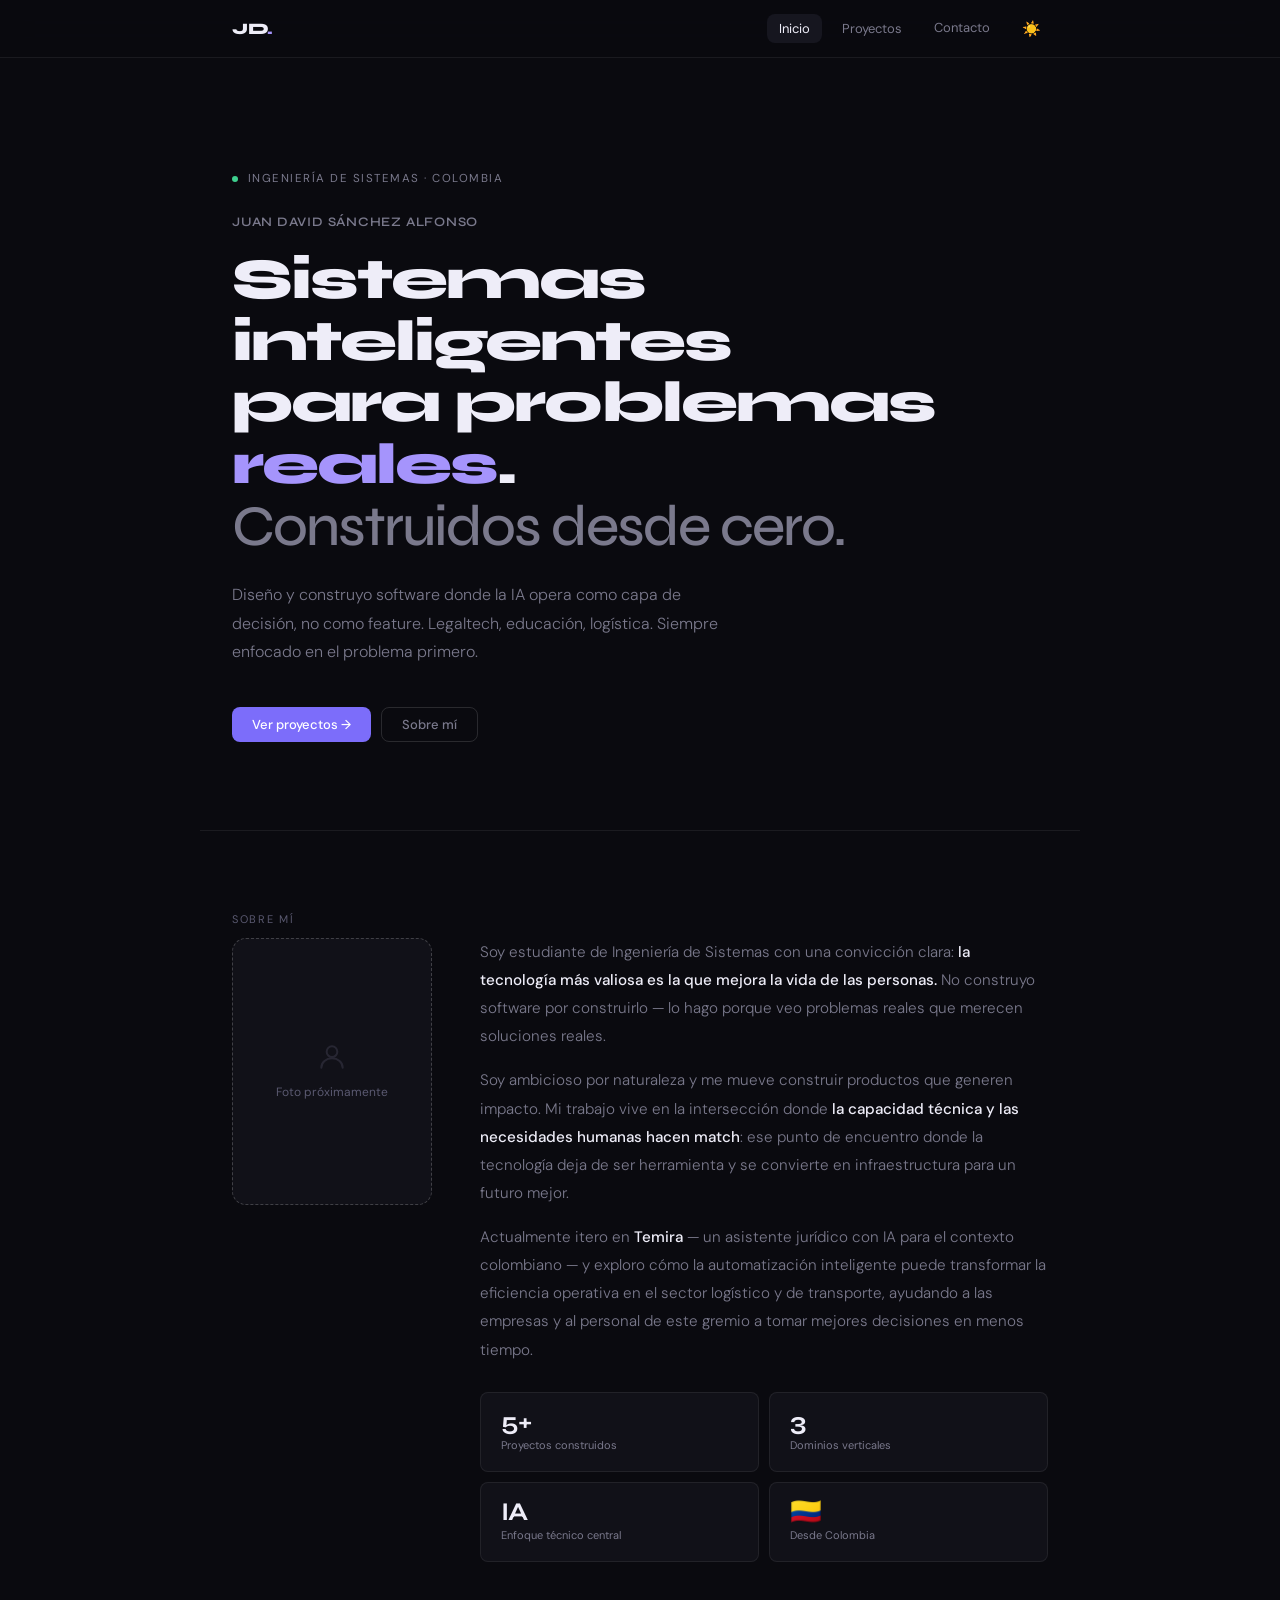
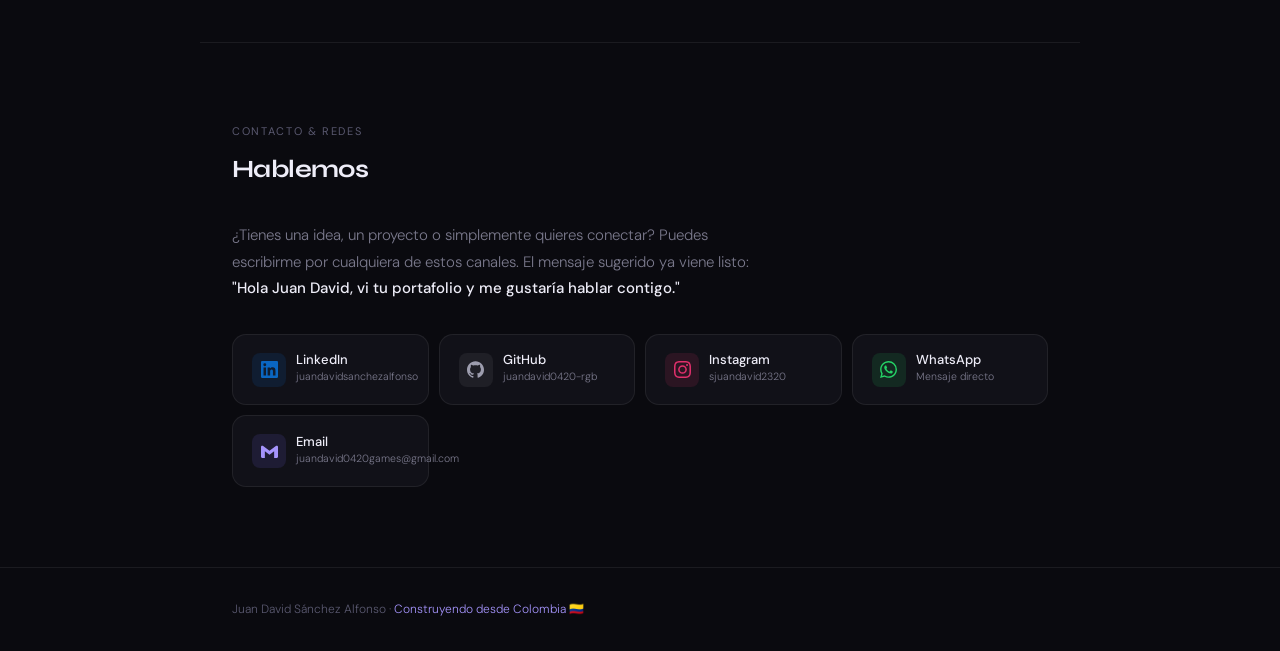
==== index.html @ 70e2f771 "Fix: mover archivos a raíz" ====
<!doctype html>
<html lang="es">
  <head>
    <meta charset="UTF-8" />
    <meta name="viewport" content="width=device-width, initial-scale=1.0" />
    <meta
      name="description"
      content="Juan David Sánchez Alfonso — Estudiante de Ingeniería de Sistemas. Builder de productos con IA. Legaltech, Edtech, Logística."
    />
    <meta property="og:title" content="Juan David Sánchez — Portfolio" />
    <meta
      property="og:description"
      content="Sistemas inteligentes para problemas reales. Construidos desde cero."
    />
    <meta property="og:type" content="website" />
    <title>Juan David Sánchez — Portfolio</title>
    <link rel="preconnect" href="https://fonts.googleapis.com" />
    <link rel="preconnect" href="https://fonts.gstatic.com" crossorigin />
    <link
      href="https://fonts.googleapis.com/css2?family=Syne:wght@400;500;600;700;800&family=DM+Sans:ital,opsz,wght@0,9..40,300;0,9..40,400;0,9..40,500;1,9..40,300&display=swap"
      rel="stylesheet"
    />
    <link rel="stylesheet" href="css/style.css" />
  </head>
  <body>
    <!-- ============================================
     NAVIGATION
     ============================================ -->
    <nav>
      <div class="nav-inner">
        <div class="nav-logo">JD<span>.</span></div>

        <div class="nav-right">
          <!-- Desktop links -->
          <div class="nav-links">
            <button data-page="home" class="active">Inicio</button>
            <button data-page="work">Proyectos</button>
            <a href="#contacto">Contacto</a>
          </div>

          <!-- Theme toggle -->
          <button class="nav-theme" id="theme-btn" title="Cambiar tema">
            <span id="theme-icon">☀️</span>
          </button>

          <!-- Mobile hamburger -->
          <button class="nav-menu-btn" id="menu-btn" aria-label="Menú">
            ☰
          </button>
        </div>
      </div>

      <!-- Mobile nav dropdown -->
      <div class="nav-mobile" id="mobile-nav">
        <button data-page="home">Inicio</button>
        <button data-page="work">Proyectos</button>
        <a href="#contacto">Contacto</a>
      </div>
    </nav>

    <!-- ============================================
     PAGE: HOME
     ============================================ -->
    <div id="page-home" class="page active">
      <!-- HERO -->
      <div class="hero">
        <div class="hero-eyebrow">
          <span class="live-dot"></span>
          Ingeniería de Sistemas · Colombia
        </div>
        <div class="hero-name">Juan David Sánchez Alfonso</div>
        <h1>
          Sistemas inteligentes<br />
          para problemas <em>reales</em>.<br />
          <span class="dim">Construidos desde cero.</span>
        </h1>
        <p class="hero-sub">
          Diseño y construyo software donde la IA opera como capa de decisión,
          no como feature. Legaltech, educación, logística. Siempre enfocado en
          el problema primero.
        </p>
        <div class="hero-ctas">
          <button class="btn btn-primary" data-page="work">
            Ver proyectos →
          </button>
          <a href="#sobre-mi" class="btn btn-ghost">Sobre mí</a>
        </div>
      </div>

      <div class="divider contained"></div>

      <!-- SOBRE MÍ -->
      <section class="section" id="sobre-mi">
        <div class="section-label">Sobre mí</div>
        <div class="about-grid">
          <!-- Foto placeholder — reemplaza con <img src="assets/foto.jpg" alt="Juan David"> cuando tengas la foto -->
          <div class="photo-slot" id="photo-slot">
            <svg
              width="32"
              height="32"
              viewBox="0 0 24 24"
              fill="none"
              stroke="currentColor"
              stroke-width="1.5"
              stroke-linecap="round"
              stroke-linejoin="round"
            >
              <circle cx="12" cy="8" r="4" />
              <path d="M4 20c0-4 3.6-7 8-7s8 3 8 7" />
            </svg>
            <span>Foto próximamente</span>
          </div>

          <div class="about-right">
            <div class="about-text">
              <p>
                Soy estudiante de Ingeniería de Sistemas con una convicción
                clara:
                <strong
                  >la tecnología más valiosa es la que mejora la vida de las
                  personas.</strong
                >
                No construyo software por construirlo — lo hago porque veo
                problemas reales que merecen soluciones reales.
              </p>
              <p>
                Soy ambicioso por naturaleza y me mueve construir productos que
                generen impacto. Mi trabajo vive en la intersección donde
                <strong
                  >la capacidad técnica y las necesidades humanas hacen
                  match</strong
                >: ese punto de encuentro donde la tecnología deja de ser
                herramienta y se convierte en infraestructura para un futuro
                mejor.
              </p>
              <p>
                Actualmente itero en <strong>Temira</strong> — un asistente
                jurídico con IA para el contexto colombiano — y exploro cómo la
                automatización inteligente puede transformar la eficiencia
                operativa en el sector logístico y de transporte, ayudando a las
                empresas y al personal de este gremio a tomar mejores decisiones
                en menos tiempo.
              </p>
            </div>

            <div class="stats">
              <div class="stat-card">
                <div class="stat-num">5+</div>
                <div class="stat-label">Proyectos construidos</div>
              </div>
              <div class="stat-card">
                <div class="stat-num">3</div>
                <div class="stat-label">Dominios verticales</div>
              </div>
              <div class="stat-card">
                <div class="stat-num">IA</div>
                <div class="stat-label">Enfoque técnico central</div>
              </div>
              <div class="stat-card">
                <div class="stat-num">🇨🇴</div>
                <div class="stat-label">Desde Colombia</div>
              </div>
            </div>
          </div>
        </div>
      </section>

      <div class="divider contained"></div>

      <!-- CONTACTO -->
      <section class="section" id="contacto">
        <div class="section-label">Contacto & Redes</div>
        <h2>Hablemos</h2>
        <p class="contact-intro">
          ¿Tienes una idea, un proyecto o simplemente quieres conectar? Puedes
          escribirme por cualquiera de estos canales. El mensaje sugerido ya
          viene listo:
          <strong
            >"Hola Juan David, vi tu portafolio y me gustaría hablar
            contigo."</strong
          >
        </p>

        <div class="social-grid">
          <!-- LinkedIn -->
          <a
            class="social-card"
            href="https://www.linkedin.com/in/juandavidsanchezalfonso"
            target="_blank"
            rel="noopener"
          >
            <div class="social-icon si-li">
              <svg viewBox="0 0 24 24">
                <path
                  d="M20.447 20.452h-3.554v-5.569c0-1.328-.027-3.037-1.852-3.037-1.853 0-2.136 1.445-2.136 2.939v5.667H9.351V9h3.414v1.561h.046c.477-.9 1.637-1.85 3.37-1.85 3.601 0 4.267 2.37 4.267 5.455v6.286zM5.337 7.433a2.062 2.062 0 01-2.063-2.065 2.064 2.064 0 112.063 2.065zm1.782 13.019H3.555V9h3.564v11.452zM22.225 0H1.771C.792 0 0 .774 0 1.729v20.542C0 23.227.792 24 1.771 24h20.451C23.2 24 24 23.227 24 22.271V1.729C24 .774 23.2 0 22.222 0h.003z"
                />
              </svg>
            </div>
            <div class="social-info">
              <div class="social-name">LinkedIn</div>
              <div class="social-handle">juandavidsanchezalfonso</div>
            </div>
          </a>

          <!-- GitHub — REEMPLAZA "tu-usuario" con tu usuario real -->
          <a
            class="social-card"
            href="https://github.com/juandavid0420-rgb"
            target="_blank"
            rel="noopener"
          >
            <div class="social-icon si-gh">
              <svg viewBox="0 0 24 24">
                <path
                  d="M12 .297c-6.63 0-12 5.373-12 12 0 5.303 3.438 9.8 8.205 11.385.6.113.82-.258.82-.577 0-.285-.01-1.04-.015-2.04-3.338.724-4.042-1.61-4.042-1.61C4.422 18.07 3.633 17.7 3.633 17.7c-1.087-.744.084-.729.084-.729 1.205.084 1.838 1.236 1.838 1.236 1.07 1.835 2.809 1.305 3.495.998.108-.776.417-1.305.76-1.605-2.665-.3-5.466-1.332-5.466-5.93 0-1.31.465-2.38 1.235-3.22-.135-.303-.54-1.523.105-3.176 0 0 1.005-.322 3.3 1.23.96-.267 1.98-.399 3-.405 1.02.006 2.04.138 3 .405 2.28-1.552 3.285-1.23 3.285-1.23.645 1.653.24 2.873.12 3.176.765.84 1.23 1.91 1.23 3.22 0 4.61-2.805 5.625-5.475 5.92.42.36.81 1.096.81 2.22 0 1.606-.015 2.896-.015 3.286 0 .315.21.69.825.57C20.565 22.092 24 17.592 24 12.297c0-6.627-5.373-12-12-12"
                />
              </svg>
            </div>
            <div class="social-info">
              <div class="social-name">GitHub</div>
              <div class="social-handle">juandavid0420-rgb</div>
            </div>
          </a>

          <!-- Instagram — REEMPLAZA "tu.usuario" con tu cuenta real -->
          <a
            class="social-card"
            href="https://instagram.com/sjuandavid2320"
            target="_blank"
            rel="noopener"
          >
            <div class="social-icon si-ig">
              <svg viewBox="0 0 24 24">
                <path
                  d="M12 2.163c3.204 0 3.584.012 4.85.07 3.252.148 4.771 1.691 4.919 4.919.058 1.265.069 1.645.069 4.849 0 3.205-.012 3.584-.069 4.849-.149 3.225-1.664 4.771-4.919 4.919-1.266.058-1.644.07-4.85.07-3.204 0-3.584-.012-4.849-.07-3.26-.149-4.771-1.699-4.919-4.92-.058-1.265-.07-1.644-.07-4.849 0-3.204.013-3.583.07-4.849.149-3.227 1.664-4.771 4.919-4.919 1.266-.057 1.645-.069 4.849-.069zM12 0C8.741 0 8.333.014 7.053.072 2.695.272.273 2.69.073 7.052.014 8.333 0 8.741 0 12c0 3.259.014 3.668.072 4.948.2 4.358 2.618 6.78 6.98 6.98C8.333 23.986 8.741 24 12 24c3.259 0 3.668-.014 4.948-.072 4.354-.2 6.782-2.618 6.979-6.98.059-1.28.073-1.689.073-4.948 0-3.259-.014-3.667-.072-4.947-.196-4.354-2.617-6.78-6.979-6.98C15.668.014 15.259 0 12 0zm0 5.838a6.162 6.162 0 100 12.324 6.162 6.162 0 000-12.324zM12 16a4 4 0 110-8 4 4 0 010 8zm6.406-11.845a1.44 1.44 0 100 2.881 1.44 1.44 0 000-2.881z"
                />
              </svg>
            </div>
            <div class="social-info">
              <div class="social-name">Instagram</div>
              <div class="social-handle">sjuandavid2320</div>
            </div>
          </a>

          <!-- WhatsApp — REEMPLAZA 573001234567 con tu número real (código país incluido) -->
          <a
            class="social-card"
            href="https://wa.me/573177507271?text=Hola%20Juan%20David%2C%20vi%20tu%20portafolio%20y%20me%20gustar%C3%ADa%20hablar%20contigo."
            target="_blank"
            rel="noopener"
          >
            <div class="social-icon si-wa">
              <svg viewBox="0 0 24 24">
                <path
                  d="M17.472 14.382c-.297-.149-1.758-.867-2.03-.967-.273-.099-.471-.148-.67.15-.197.297-.767.966-.94 1.164-.173.199-.347.223-.644.075-.297-.15-1.255-.463-2.39-1.475-.883-.788-1.48-1.761-1.653-2.059-.173-.297-.018-.458.13-.606.134-.133.298-.347.446-.52.149-.174.198-.298.298-.497.099-.198.05-.371-.025-.52-.075-.149-.669-1.612-.916-2.207-.242-.579-.487-.5-.669-.51-.173-.008-.371-.01-.57-.01-.198 0-.52.074-.792.372-.272.297-1.04 1.016-1.04 2.479 0 1.462 1.065 2.875 1.213 3.074.149.198 2.096 3.2 5.077 4.487.709.306 1.262.489 1.694.625.712.227 1.36.195 1.871.118.571-.085 1.758-.719 2.006-1.413.248-.694.248-1.289.173-1.413-.074-.124-.272-.198-.57-.347m-5.421 7.403h-.004a9.87 9.87 0 01-5.031-1.378l-.361-.214-3.741.982.998-3.648-.235-.374a9.86 9.86 0 01-1.51-5.26c.001-5.45 4.436-9.884 9.888-9.884 2.64 0 5.122 1.03 6.988 2.898a9.825 9.825 0 012.893 6.994c-.003 5.45-4.437 9.884-9.885 9.884m8.413-18.297A11.815 11.815 0 0012.05 0C5.495 0 .16 5.335.157 11.892c0 2.096.547 4.142 1.588 5.945L.057 24l6.305-1.654a11.882 11.882 0 005.683 1.448h.005c6.554 0 11.89-5.335 11.893-11.893a11.821 11.821 0 00-3.48-8.413z"
                />
              </svg>
            </div>
            <div class="social-info">
              <div class="social-name">WhatsApp</div>
              <div class="social-handle">Mensaje directo</div>
            </div>
          </a>

          <!-- Email — REEMPLAZA con tu correo real -->
          <a
            class="social-card"
            href="mailto:juandavid0420games@gmail.com?subject=Vi%20tu%20portafolio%20y%20me%20gustar%C3%ADa%20hablar&body=Hola%20Juan%20David%2C%20vi%20tu%20portafolio%20y%20me%20gustar%C3%ADa%20hablar%20contigo%20sobre..."
            target="_blank"
            rel="noopener"
          >
            <div class="social-icon si-em">
              <svg viewBox="0 0 24 24">
                <path
                  d="M24 5.457v13.909c0 .904-.732 1.636-1.636 1.636h-3.819V11.73L12 16.64l-6.545-4.91v9.273H1.636A1.636 1.636 0 010 19.366V5.457c0-.904.732-1.636 1.636-1.636h.96l9.404 7.049 9.404-7.049h.96c.904 0 1.636.732 1.636 1.636z"
                />
              </svg>
            </div>
            <div class="social-info">
              <div class="social-name">Email</div>
              <div class="social-handle">juandavid0420games@gmail.com</div>
            </div>
          </a>
        </div>
      </section>

      <footer>
        <div class="container">
          <p class="footer-copy">
            Juan David Sánchez Alfonso ·
            <span>Construyendo desde Colombia 🇨🇴</span>
          </p>
        </div>
      </footer>
    </div>
    <!-- /page-home -->

    <!-- ============================================
     PAGE: WORK
     ============================================ -->
    <div id="page-work" class="page">
      <section class="section" style="padding-top: 5rem">
        <div class="section-label">Trabajo</div>
        <h2>Proyectos & Exploración</h2>

        <!-- PROYECTOS PERSONALES -->
        <div class="section-group-label"><span>Proyectos personales</span></div>
        <div class="projects-stack" style="margin-bottom: 3rem">
          <!-- TEMIRA -->
          <div class="project-card personal">
            <div class="project-header">
              <div class="project-meta">
                <div class="project-name">Temira</div>
                <div class="project-tagline">
                  Asistente jurídico con IA · Legaltech colombiano
                </div>
              </div>
              <div class="project-badges">
                <span class="badge badge-active">Activo</span>
                <span class="badge badge-origin">Personal</span>
              </div>
            </div>
            <p class="project-desc">
              Plataforma de IA entrenada con normas colombianas y sentencias
              reales. Permite a estudiantes de derecho consultar, analizar y
              estudiar jurisprudencia de forma conversacional. Ataca un problema
              concreto: acceder al conocimiento jurídico en Colombia es lento,
              costoso y fragmentado.
            </p>
            <div class="tags">
              <span class="tag">IA generativa</span>
              <span class="tag">Legaltech</span>
              <span class="tag">Next.js</span>
              <span class="tag">Supabase</span>
              <span class="tag gray">RAG</span>
              <span class="tag gray">Bold</span>

              <span class="tag gray">Colombia</span>
            </div>
            <div class="project-footer">
              <div class="project-ctas">
                <!-- REEMPLAZA href="#" con el link real de Temira -->
                <a href="https://temira.co/" class="btn btn-primary btn-sm"
                  >Ver proyecto →</a
                >
                <a href="https://temira.co/demo" class="btn btn-bold btn-sm"
                  >Demo</a
                >
              </div>
            </div>
          </div>

          <!-- APROBAIA -->
          <div class="project-card personal">
            <div class="project-header">
              <div class="project-meta">
                <div class="project-name">AprobaIA</div>
                <div class="project-tagline">
                  Preparación inteligente para el ICFES Saber 11
                </div>
              </div>
              <div class="project-badges">
                <span class="badge badge-wip">En desarrollo</span>
                <span class="badge badge-origin">Personal</span>
              </div>
            </div>
            <p class="project-desc">
              PWA que usa IA para identificar áreas débiles del estudiante y
              personalizar su ruta de preparación para el examen de admisión
              universitaria. Incluye simuladores de 85 preguntas, ciclos de
              estudio con streaks, chat de consejería académica y panel de
              analíticas predictivas.
            </p>
            <div class="tags">
              <span class="tag">Edtech</span>
              <span class="tag">IA adaptativa</span>
              <span class="tag">Next.js 14</span>
              <span class="tag">Wompi</span>
              <span class="tag gray">PWA</span>
              <span class="tag gray">ICFES</span>
            </div>
            <div class="project-footer">
              <div class="project-ctas">
                <a
                  href="https://aprobaia.co"
                  target="_blank"
                  rel="noopener"
                  class="btn btn-primary btn-sm"
                  >aprobaia.co →</a
                >
                <a href="#" class="btn btn-bold btn-sm">Detalles</a>
              </div>
            </div>
          </div>

          <!-- LOGÍSTICA + IA -->
          <div class="project-card personal">
            <div class="project-header">
              <div class="project-meta">
                <div class="project-name">Logística + IA</div>
                <div class="project-tagline">
                  Inteligencia operacional para el sector de transporte
                </div>
              </div>
              <div class="project-badges">
                <span class="badge badge-concept">Explorando</span>
                <span class="badge badge-origin">Personal</span>
              </div>
            </div>
            <p class="project-desc">
              Exploración de cómo aplicar IA a los cuellos de botella operativos
              del sector logístico. El problema de fondo no es solo la ruta — es
              la toma de decisiones en tiempo real bajo información fragmentada,
              recursos variables y presión de entrega constante.
            </p>
            <div class="tags">
              <span class="tag">Logística</span>
              <span class="tag">Optimización</span>
              <span class="tag">IA aplicada</span>
              <span class="tag gray">B2B</span>
              <span class="tag gray">LATAM</span>
            </div>
            <div class="project-footer">
              <div></div>
              <span style="font-size: 12px; color: var(--muted)"
                >En exploración</span
              >
            </div>
          </div>
        </div>
        <!-- /personal -->

        <!-- PROYECTOS UNIVERSITARIOS -->
        <div class="section-group-label">
          <span>Proyectos universitarios</span>
        </div>
        <div class="projects-stack" style="margin-bottom: 3rem">
          <!-- VELOSTATS -->
          <div class="project-card">
            <div class="project-header">
              <div class="project-meta">
                <div class="project-name">VeloStats</div>
                <div class="project-tagline">
                  App móvil de seguimiento de rutas en bicicleta
                </div>
              </div>
              <div class="project-badges">
                <span class="badge badge-uni">Javeriana · 2025</span>
              </div>
            </div>
            <p class="project-desc">
              Aplicación Android en Kotlin para registrar rutas en bicicleta con
              GPS, visualizar recorridos en tiempo real sobre Google Maps y
              consultar estadísticas de distancia, velocidad y tiempo.
              Arquitectura MVVM, almacenamiento local con Room Database, gestión
              de permisos y UI/UX diseñada en Figma.
            </p>
            <div class="tags">
              <span class="tag">Android</span>
              <span class="tag">Kotlin</span>
              <span class="tag">Google Maps SDK</span>
              <span class="tag gray">MVVM</span>
              <span class="tag gray">Room DB</span>
              <span class="tag gray">GPS</span>
            </div>
            <div class="project-footer">
              <div class="project-ctas">
                <!-- REEMPLAZA href="#" con el link de tu repo -->
                <a href="https://github.com/Juandavid0420-rgb/VeloStats.git" class="btn btn-ghost btn-sm">GitHub →</a>
              </div>
            </div>
          </div>

          <!-- MALLAS POLIGONALES -->
          <div class="project-card">
            <div class="project-header">
              <div class="project-meta">
                <div class="project-name">Motor de Mallas Poligonales</div>
                <div class="project-tagline">
                  Procesamiento y análisis de geometría 3D en C++
                </div>
              </div>
              <div class="project-badges">
                <span class="badge badge-uni">Javeriana</span>
              </div>
            </div>
            <p class="project-desc">
              Sistema en C++ para lectura y procesamiento de archivos 3D,
              cálculo de rutas entre vértices, detección de discontinuidades
              geométricas y análisis estructural de mallas. Implementa
              estructuras de datos avanzadas y una consola interactiva con
              comandos para manipulación programática de geometría.
            </p>
            <div class="tags">
              <span class="tag">C++</span>
              <span class="tag">Geometría computacional</span>
              <span class="tag gray">Estructuras de datos</span>
              <span class="tag gray">3D</span>
            </div>
            <div class="project-footer">
              <div class="project-ctas">
                <!-- REEMPLAZA href="#" con el link de tu repo -->
                <a href="#" class="btn btn-ghost btn-sm">GitHub →</a>
              </div>
            </div>
          </div>
        </div>
        <!-- /universitarios -->

        <!-- IDEAS & EXPLORACIÓN -->
        <div class="section-group-label"><span>Ideas & Exploración</span></div>
        <div class="ideas-grid">
          <div class="idea-card">
            <div class="idea-icon">⚖️</div>
            <div class="idea-title">Acceso a la justicia con IA</div>
            <div class="idea-desc">
              Millones de personas sin asesoría legal real. La IA puede
              democratizar ese acceso en Colombia.
            </div>
          </div>
          <div class="idea-card">
            <div class="idea-icon">🚛</div>
            <div class="idea-title">Operaciones medianas en LATAM</div>
            <div class="idea-desc">
              Empresas de 10–200 empleados aún operan sin sistemas inteligentes.
              Oportunidad enorme.
            </div>
          </div>
          <div class="idea-card">
            <div class="idea-icon">🎓</div>
            <div class="idea-title">Educación personalizada a escala</div>
            <div class="idea-desc">
              Los sistemas actuales ignoran cómo aprende cada persona. La IA
              puede cambiar esa ecuación.
            </div>
          </div>
          <div class="idea-card">
            <div class="idea-icon">🔁</div>
            <div class="idea-title">Automatización de procesos manuales</div>
            <div class="idea-desc">
              Muchos workflows empresariales en Colombia siguen siendo manuales.
              Espacio para builders con visión.
            </div>
          </div>
        </div>
      </section>

      <footer>
        <div class="container">
          <p class="footer-copy">
            Juan David Sánchez Alfonso ·
            <span>Construyendo desde Colombia 🇨🇴</span>
          </p>
          <button class="footer-back" data-page="home">← Inicio</button>
        </div>
      </footer>
    </div>
    <!-- /page-work -->

    <script src="js/main.js"></script>
  </body>
</html>
---- css/style.css ----
/* ============================================
   JUAN DAVID SÁNCHEZ — PORTFOLIO
   Design system & base styles
   ============================================ */

@import url('https://fonts.googleapis.com/css2?family=Syne:wght@400;500;600;700;800&family=DM+Sans:ital,opsz,wght@0,9..40,300;0,9..40,400;0,9..40,500;1,9..40,400&display=swap');

/* ---- CSS Variables ---- */
:root {
  --bg: #0a0a0f;
  --bg2: #0d0d14;
  --surface: #111118;
  --surface2: #16161f;
  --surface3: #1c1c28;
  --border: rgba(255, 255, 255, 0.07);
  --border2: rgba(255, 255, 255, 0.13);
  --border3: rgba(255, 255, 255, 0.20);
  --text: #eeedf8;
  --text2: #c4c3d4;
  --muted: #7a798c;
  --muted2: #5a5970;
  --accent: #7c6dfa;
  --accent2: #a594fc;
  --accent-glow: rgba(124, 109, 250, 0.18);
  --green: #3ecf8e;
  --green-bg: rgba(62, 207, 142, 0.1);
  --yellow: #f5c542;
  --yellow-bg: rgba(245, 197, 66, 0.1);
  --tag-bg: rgba(124, 109, 250, 0.11);
  --tag-text: #a594fc;
  --radius: 14px;
  --radius-sm: 8px;
  --radius-lg: 20px;
  --max-w: 880px;
  --nav-h: 58px;
  --font-display: 'Syne', sans-serif;
  --font-body: 'DM Sans', sans-serif;
  --shadow: 0 1px 3px rgba(0,0,0,0.4), 0 4px 16px rgba(0,0,0,0.3);
  --shadow-lg: 0 4px 24px rgba(0,0,0,0.5), 0 1px 3px rgba(0,0,0,0.4);
}

body.light {
  --bg: #f4f4f8;
  --bg2: #ededf3;
  --surface: #ffffff;
  --surface2: #f8f8fc;
  --surface3: #f0f0f6;
  --border: rgba(0, 0, 0, 0.07);
  --border2: rgba(0, 0, 0, 0.12);
  --border3: rgba(0, 0, 0, 0.18);
  --text: #0d0d14;
  --text2: #2a2a38;
  --muted: #696878;
  --muted2: #999ab0;
  --accent: #5b4de0;
  --accent2: #7c6dfa;
  --accent-glow: rgba(91, 77, 224, 0.12);
  --green: #1a9e5f;
  --green-bg: rgba(26, 158, 95, 0.1);
  --yellow: #c49a00;
  --yellow-bg: rgba(196, 154, 0, 0.1);
  --tag-bg: rgba(91, 77, 224, 0.09);
  --tag-text: #5b4de0;
  --shadow: 0 1px 3px rgba(0,0,0,0.08), 0 4px 16px rgba(0,0,0,0.06);
  --shadow-lg: 0 4px 24px rgba(0,0,0,0.1), 0 1px 3px rgba(0,0,0,0.06);
}

/* ---- Reset ---- */
*, *::before, *::after { box-sizing: border-box; margin: 0; padding: 0; }
html { scroll-behavior: smooth; -webkit-font-smoothing: antialiased; }
body {
  background: var(--bg);
  color: var(--text);
  font-family: var(--font-body);
  font-size: 15px;
  line-height: 1.6;
  min-height: 100vh;
  transition: background 0.3s, color 0.3s;
}
a { color: inherit; text-decoration: none; }
img { max-width: 100%; display: block; }
button { font-family: var(--font-body); cursor: pointer; border: none; background: none; }

/* ---- Scrollbar ---- */
::-webkit-scrollbar { width: 6px; }
::-webkit-scrollbar-track { background: var(--bg); }
::-webkit-scrollbar-thumb { background: var(--surface3); border-radius: 3px; }

/* ---- Page transitions ---- */
.page { display: none; animation: fadeUp 0.4s ease; }
.page.active { display: block; }
@keyframes fadeUp {
  from { opacity: 0; transform: translateY(12px); }
  to   { opacity: 1; transform: translateY(0); }
}

/* ---- Layout ---- */
.container { max-width: var(--max-w); margin: 0 auto; padding: 0 2rem; }
.divider { width: 100%; height: 1px; background: var(--border); }
.divider.contained { max-width: var(--max-w); margin: 0 auto; }

/* ============================================
   NAVIGATION
   ============================================ */
nav {
  position: sticky;
  top: 0;
  z-index: 100;
  height: var(--nav-h);
  background: rgba(10, 10, 15, 0.82);
  backdrop-filter: blur(20px) saturate(1.4);
  -webkit-backdrop-filter: blur(20px) saturate(1.4);
  border-bottom: 1px solid var(--border);
  transition: background 0.3s;
}
body.light nav { background: rgba(244, 244, 248, 0.88); }

.nav-inner {
  max-width: var(--max-w);
  margin: 0 auto;
  padding: 0 2rem;
  height: 100%;
  display: flex;
  align-items: center;
  justify-content: space-between;
}

.nav-logo {
  font-family: var(--font-display);
  font-weight: 800;
  font-size: 16px;
  letter-spacing: -0.02em;
  color: var(--text);
}
.nav-logo span { color: var(--accent2); }

.nav-right { display: flex; align-items: center; gap: 0.25rem; }

.nav-links { display: flex; align-items: center; gap: 0.5rem; }
.nav-links a, .nav-links button {
  font-size: 13px;
  font-weight: 400;
  color: var(--muted);
  padding: 6px 12px;
  border-radius: var(--radius-sm);
  transition: color 0.2s, background 0.2s;
  border: none;
  background: none;
}
.nav-links a:hover, .nav-links button:hover,
.nav-links a.active, .nav-links button.active {
  color: var(--text);
  background: var(--surface2);
}

.nav-theme {
  width: 34px;
  height: 34px;
  border-radius: var(--radius-sm);
  display: flex;
  align-items: center;
  justify-content: center;
  color: var(--muted);
  font-size: 15px;
  transition: color 0.2s, background 0.2s;
  margin-left: 8px;
}
.nav-theme:hover { color: var(--text); background: var(--surface2); }

/* Mobile nav */
.nav-menu-btn {
  display: none;
  width: 34px;
  height: 34px;
  align-items: center;
  justify-content: center;
  border-radius: var(--radius-sm);
  color: var(--muted);
  font-size: 18px;
  transition: color 0.2s, background 0.2s;
}
.nav-menu-btn:hover { color: var(--text); background: var(--surface2); }

.nav-mobile {
  display: none;
  flex-direction: column;
  background: var(--surface);
  border-bottom: 1px solid var(--border);
  padding: 0.75rem 1.5rem 1rem;
  gap: 2px;
}
.nav-mobile.open { display: flex; }
.nav-mobile a, .nav-mobile button {
  font-size: 14px;
  font-weight: 400;
  color: var(--muted);
  padding: 8px 10px;
  border-radius: var(--radius-sm);
  transition: color 0.2s, background 0.2s;
  text-align: left;
  border: none;
  background: none;
}
.nav-mobile a:hover, .nav-mobile button:hover { color: var(--text); background: var(--surface2); }

/* ============================================
   HERO
   ============================================ */
.hero {
  padding: 7rem 2rem 5.5rem;
  max-width: var(--max-w);
  margin: 0 auto;
  position: relative;
}

.hero-eyebrow {
  display: flex;
  align-items: center;
  gap: 10px;
  font-size: 11.5px;
  letter-spacing: 0.13em;
  text-transform: uppercase;
  color: var(--muted);
  font-weight: 400;
  margin-bottom: 1.5rem;
}
.live-dot {
  width: 6px;
  height: 6px;
  border-radius: 50%;
  background: var(--green);
  flex-shrink: 0;
  animation: livepulse 2.2s ease-in-out infinite;
}
@keyframes livepulse {
  0%, 100% { opacity: 1; box-shadow: 0 0 0 0 rgba(62,207,142,0.5); }
  50% { opacity: 0.6; box-shadow: 0 0 0 4px rgba(62,207,142,0); }
}

.hero-name {
  font-family: var(--font-display);
  font-size: 13px;
  font-weight: 600;
  letter-spacing: 0.06em;
  text-transform: uppercase;
  color: var(--muted);
  margin-bottom: 1rem;
}

.hero h1 {
  font-family: var(--font-display);
  font-size: clamp(2.2rem, 5.5vw, 3.6rem);
  font-weight: 800;
  line-height: 1.07;
  letter-spacing: -0.035em;
  margin-bottom: 1.5rem;
  color: var(--text);
}
.hero h1 em { font-style: normal; color: var(--accent2); }
.hero h1 .dim { color: var(--muted); font-weight: 500; }

.hero-sub {
  font-size: 1rem;
  color: var(--muted);
  max-width: 500px;
  line-height: 1.78;
  margin-bottom: 2.5rem;
  font-weight: 300;
}

.hero-ctas { display: flex; gap: 10px; flex-wrap: wrap; }

/* ============================================
   BUTTONS
   ============================================ */
.btn {
  display: inline-flex;
  align-items: center;
  gap: 7px;
  padding: 10px 20px;
  border-radius: var(--radius-sm);
  font-size: 13px;
  font-weight: 500;
  font-family: var(--font-body);
  cursor: pointer;
  transition: all 0.2s;
  border: none;
  white-space: nowrap;
  line-height: 1;
}
.btn-primary {
  background: var(--accent);
  color: #fff;
}
.btn-primary:hover {
  background: var(--accent2);
  transform: translateY(-1px);
  box-shadow: 0 4px 16px rgba(124,109,250,0.35);
}
.btn-ghost {
  background: transparent;
  color: var(--muted);
  border: 1px solid var(--border2);
}
.btn-ghost:hover {
  color: var(--text);
  border-color: var(--border3);
  background: var(--surface);
}
.btn-bold {
  background: transparent;
  color: var(--text);
  border: 1.5px solid var(--border2);
  font-weight: 600;
}
.btn-bold:hover {
  border-color: var(--accent2);
  color: var(--accent2);
  transform: translateY(-1px);
}
.btn-sm { padding: 7px 14px; font-size: 12px; border-radius: 7px; }

/* ============================================
   SECTIONS
   ============================================ */
.section { padding: 5rem 2rem; max-width: var(--max-w); margin: 0 auto; }
.section-sm { padding: 3.5rem 2rem; max-width: var(--max-w); margin: 0 auto; }

.section-label {
  font-size: 11px;
  letter-spacing: 0.15em;
  text-transform: uppercase;
  color: var(--muted2);
  font-weight: 400;
  margin-bottom: 0.6rem;
}
.section h2 {
  font-family: var(--font-display);
  font-size: 1.55rem;
  font-weight: 700;
  letter-spacing: -0.025em;
  margin-bottom: 2rem;
  color: var(--text);
}

/* ============================================
   ABOUT SECTION
   ============================================ */
.about-grid {
  display: grid;
  grid-template-columns: 200px 1fr;
  gap: 3rem;
  align-items: start;
}

.photo-slot {
  aspect-ratio: 3/4;
  border: 1px dashed var(--border3);
  border-radius: var(--radius);
  display: flex;
  flex-direction: column;
  align-items: center;
  justify-content: center;
  gap: 10px;
  color: var(--muted2);
  font-size: 12px;
  text-align: center;
  padding: 1rem;
  background: var(--surface);
  transition: border-color 0.2s;
}
.photo-slot:hover { border-color: var(--accent2); color: var(--muted); }
.photo-slot svg { opacity: 0.3; }

.photo-slot img {
  width: 100%;
  height: 100%;
  object-fit: cover;
  border-radius: calc(var(--radius) - 1px);
}

.about-text p {
  color: var(--muted);
  font-size: 0.95rem;
  line-height: 1.85;
  font-weight: 300;
}
.about-text p + p { margin-top: 1rem; }
.about-text strong { color: var(--text); font-weight: 500; }

.stats {
  display: grid;
  grid-template-columns: 1fr 1fr;
  gap: 10px;
  margin-top: 1.75rem;
}
.stat-card {
  background: var(--surface);
  border: 1px solid var(--border);
  border-radius: var(--radius-sm);
  padding: 1rem 1.25rem;
  transition: border-color 0.2s;
}
.stat-card:hover { border-color: var(--border2); }
.stat-num {
  font-family: var(--font-display);
  font-size: 1.6rem;
  font-weight: 700;
  letter-spacing: -0.03em;
  color: var(--text);
  margin-bottom: 3px;
  line-height: 1;
}
.stat-label { font-size: 11px; color: var(--muted); font-weight: 400; }

/* ============================================
   PROJECT CARDS
   ============================================ */
.projects-stack { display: flex; flex-direction: column; gap: 1.1rem; }

.section-group-label {
  display: flex;
  align-items: center;
  gap: 12px;
  margin-bottom: 1.25rem;
  margin-top: 0.5rem;
}
.section-group-label span {
  font-size: 11px;
  letter-spacing: 0.13em;
  text-transform: uppercase;
  color: var(--muted2);
  white-space: nowrap;
}
.section-group-label::after {
  content: '';
  flex: 1;
  height: 1px;
  background: var(--border);
}

.project-card {
  background: var(--surface);
  border: 1px solid var(--border);
  border-radius: var(--radius);
  padding: 1.75rem;
  transition: border-color 0.22s, background 0.22s, transform 0.22s, box-shadow 0.22s;
  position: relative;
  overflow: hidden;
}
.project-card.personal::before {
  content: '';
  position: absolute;
  top: 0; left: 0; right: 0;
  height: 1px;
  background: linear-gradient(90deg, transparent, var(--accent), transparent);
  opacity: 0.5;
}
.project-card:hover {
  border-color: var(--border2);
  background: var(--surface2);
  transform: translateY(-2px);
  box-shadow: var(--shadow);
}

.project-header {
  display: flex;
  align-items: flex-start;
  justify-content: space-between;
  gap: 1rem;
  margin-bottom: 0.85rem;
}
.project-name {
  font-family: var(--font-display);
  font-size: 1.08rem;
  font-weight: 700;
  letter-spacing: -0.02em;
  margin-bottom: 3px;
  color: var(--text);
}
.project-tagline { font-size: 0.85rem; color: var(--muted); font-weight: 300; }

.project-badges { display: flex; flex-direction: column; align-items: flex-end; gap: 5px; flex-shrink: 0; }
.badge {
  font-size: 11px;
  font-weight: 500;
  padding: 3px 10px;
  border-radius: 20px;
  white-space: nowrap;
  line-height: 1.4;
}
.badge-active { background: var(--green-bg); color: var(--green); }
.badge-wip { background: var(--yellow-bg); color: var(--yellow); }
.badge-concept { background: rgba(255, 75, 75, 0.12); color: #ff6b6b; }
.badge-uni { background: var(--tag-bg); color: var(--tag-text); }
.badge-origin { background: rgba(59, 130, 246, 0.12); color: #60a5fa; font-size: 10px; }

.project-desc {
  font-size: 0.9rem;
  color: var(--muted);
  line-height: 1.75;
  font-weight: 300;
  margin-bottom: 1.1rem;
}

.tags { display: flex; flex-wrap: wrap; gap: 5px; margin-bottom: 1.1rem; }
.tag {
  background: var(--tag-bg);
  color: var(--tag-text);
  font-size: 11px;
  padding: 3px 9px;
  border-radius: 20px;
  font-weight: 500;
}
.tag.gray { background: rgba(139,138,154,0.09); color: var(--muted); }

.project-footer {
  display: flex;
  align-items: center;
  justify-content: space-between;
  flex-wrap: wrap;
  gap: 8px;
}
.project-ctas { display: flex; gap: 8px; flex-wrap: wrap; }

/* ============================================
   IDEAS GRID
   ============================================ */
.ideas-grid {
  display: grid;
  grid-template-columns: 1fr 1fr;
  gap: 1rem;
}
.idea-card {
  background: var(--surface);
  border: 1px solid var(--border);
  border-radius: var(--radius);
  padding: 1.4rem;
  transition: border-color 0.2s, background 0.2s;
}
.idea-card:hover { border-color: var(--border2); background: var(--surface2); }
.idea-icon { font-size: 1.35rem; margin-bottom: 0.6rem; }
.idea-title {
  font-family: var(--font-display);
  font-size: 0.9rem;
  font-weight: 600;
  margin-bottom: 5px;
  letter-spacing: -0.01em;
  color: var(--text);
}
.idea-desc { font-size: 0.83rem; color: var(--muted); line-height: 1.6; font-weight: 300; }

/* ============================================
   CONTACT / SOCIAL
   ============================================ */
.contact-intro {
  font-size: 0.94rem;
  color: var(--muted);
  line-height: 1.78;
  font-weight: 300;
  max-width: 520px;
  margin-bottom: 2rem;
}
.contact-intro strong { color: var(--text); font-weight: 500; }

.social-grid {
  display: grid;
  grid-template-columns: repeat(auto-fill, minmax(160px, 1fr));
  gap: 10px;
}
.social-card {
  background: var(--surface);
  border: 1px solid var(--border);
  border-radius: var(--radius);
  padding: 1.1rem 1.2rem;
  display: flex;
  align-items: center;
  gap: 10px;
  transition: all 0.2s;
  cursor: pointer;
}
.social-card:hover {
  border-color: var(--border2);
  background: var(--surface2);
  transform: translateY(-2px);
  box-shadow: var(--shadow);
}
.social-icon {
  width: 34px;
  height: 34px;
  border-radius: 8px;
  display: flex;
  align-items: center;
  justify-content: center;
  flex-shrink: 0;
}
.si-li { background: rgba(10,102,194,0.14); }
.si-gh { background: rgba(255,255,255,0.06); }
body.light .si-gh { background: rgba(0,0,0,0.06); }
.si-ig { background: rgba(225,48,108,0.12); }
.si-wa { background: rgba(37,211,102,0.12); }
.si-em { background: rgba(124,109,250,0.12); }

.social-icon svg { width: 17px; height: 17px; fill: currentColor; }
.si-li svg { color: #0a66c2; }
.si-gh svg { color: rgba(200,200,220,0.75); }
body.light .si-gh svg { color: rgba(20,20,30,0.65); }
.si-ig svg { color: #e1306c; }
.si-wa svg { color: #25d366; }
.si-em svg { color: var(--accent2); }

.social-info {}
.social-name { font-size: 13px; font-weight: 500; line-height: 1; margin-bottom: 3px; color: var(--text); }
.social-handle { font-size: 10.5px; color: var(--muted); font-weight: 300; }

/* ============================================
   FOOTER
   ============================================ */
footer {
  border-top: 1px solid var(--border);
  padding: 2rem;
  text-align: center;
}
footer .container {
  display: flex;
  align-items: center;
  justify-content: space-between;
  flex-wrap: wrap;
  gap: 1rem;
}
.footer-copy { font-size: 12px; color: var(--muted2); font-weight: 300; }
.footer-copy span { color: var(--accent2); }
.footer-back {
  font-size: 12px;
  color: var(--muted);
  display: flex;
  align-items: center;
  gap: 6px;
  transition: color 0.2s;
  cursor: pointer;
  border: none;
  background: none;
}
.footer-back:hover { color: var(--accent2); }

/* ============================================
   RESPONSIVE
   ============================================ */
@media (max-width: 768px) {
  .nav-links { display: none; }
  .nav-menu-btn { display: flex; }

  .hero { padding: 5rem 1.25rem 4rem; }
  .hero h1 { font-size: 2.1rem; }

  .about-grid { grid-template-columns: 1fr; gap: 2rem; }
  .photo-slot { aspect-ratio: 1/1; max-width: 160px; }

  .ideas-grid { grid-template-columns: 1fr; }

  .section, .section-sm { padding-left: 1.25rem; padding-right: 1.25rem; }

  .project-header { flex-direction: column; gap: 0.5rem; }
  .project-badges { flex-direction: row; align-items: flex-start; }

  .social-grid { grid-template-columns: 1fr 1fr; }
}

@media (max-width: 480px) {
  .social-grid { grid-template-columns: 1fr; }
  .hero-ctas { flex-direction: column; }
  .hero-ctas .btn { width: 100%; justify-content: center; }
  .stats { grid-template-columns: 1fr 1fr; }
}
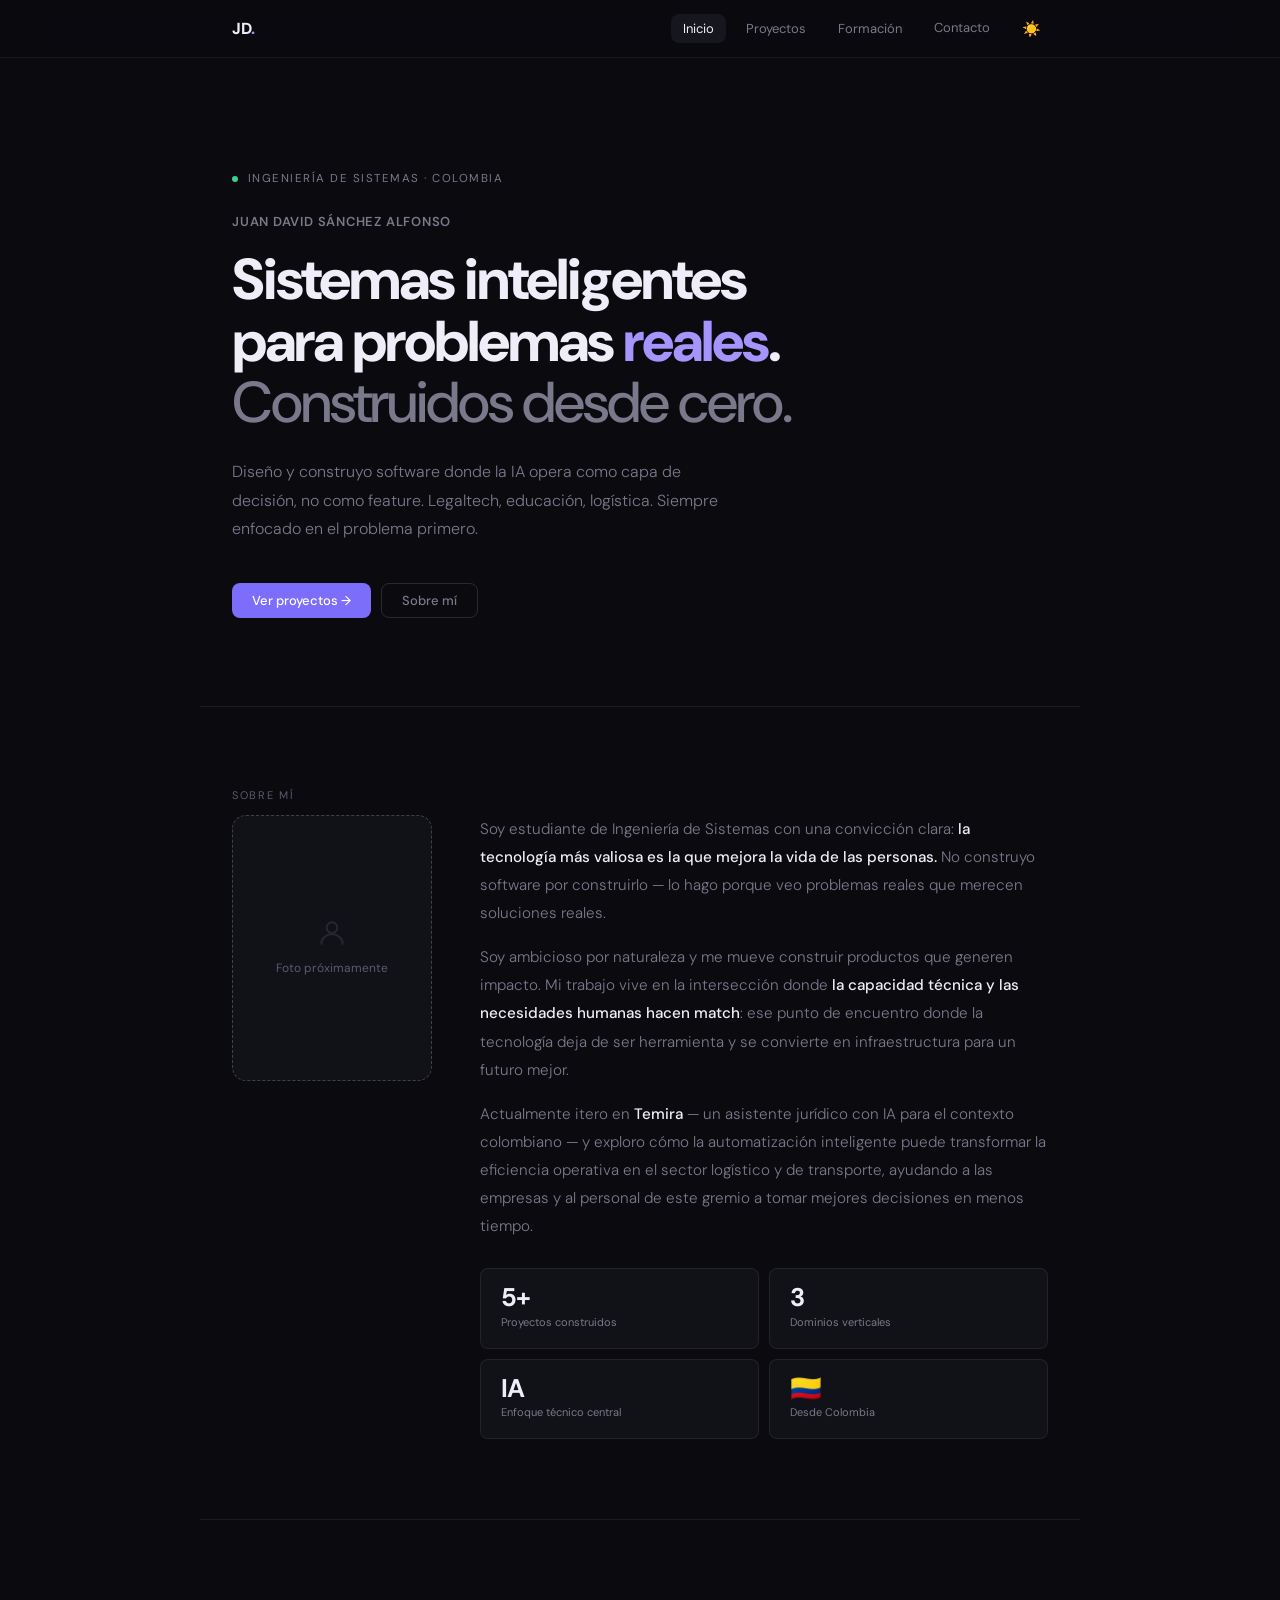
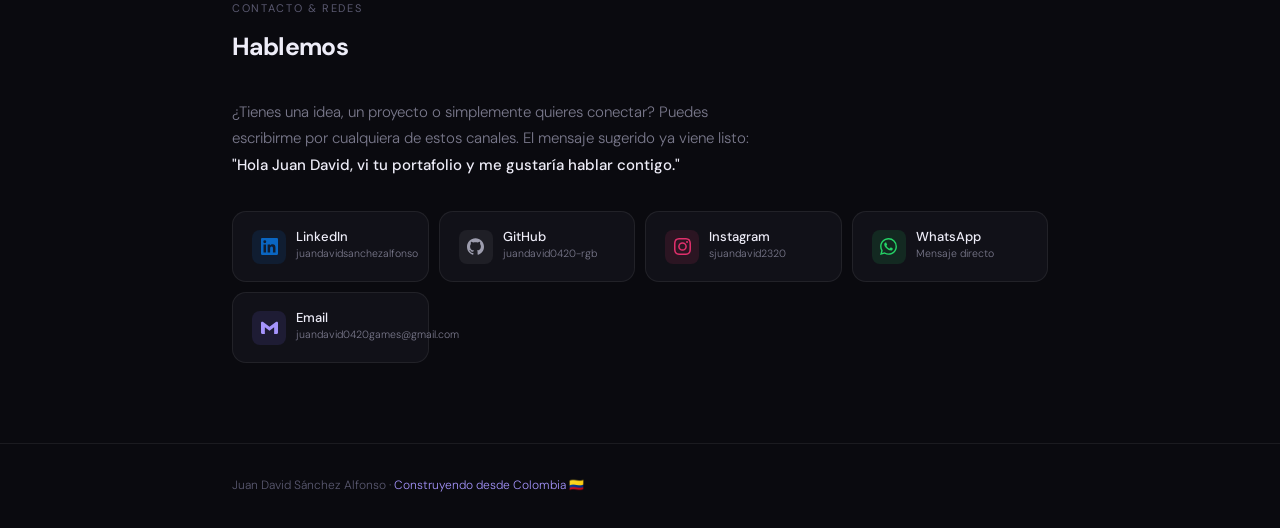
==== commit 6fa1ed5c: "Actualizacion de informacion - Certificados" ====
--- a/index.html
+++ b/index.html
@@ -35,6 +35,7 @@
           <div class="nav-links">
             <button data-page="home" class="active">Inicio</button>
             <button data-page="work">Proyectos</button>
+            <button data-page="certs">Formación</button>
             <a href="#contacto">Contacto</a>
           </div>
 
@@ -54,6 +55,7 @@
       <div class="nav-mobile" id="mobile-nav">
         <button data-page="home">Inicio</button>
         <button data-page="work">Proyectos</button>
+        <button data-page="certs">Formación</button>
         <a href="#contacto">Contacto</a>
       </div>
     </nav>
@@ -466,7 +468,11 @@
             <div class="project-footer">
               <div class="project-ctas">
                 <!-- REEMPLAZA href="#" con el link de tu repo -->
-                <a href="https://github.com/Juandavid0420-rgb/VeloStats.git" class="btn btn-ghost btn-sm">GitHub →</a>
+                <a
+                  href="https://github.com/Juandavid0420-rgb/VeloStats.git"
+                  class="btn btn-ghost btn-sm"
+                  >GitHub →</a
+                >
               </div>
             </div>
           </div>
@@ -557,6 +563,158 @@
     </div>
     <!-- /page-work -->
 
+    <!-- ============================================
+     PAGE: CERTS
+     ============================================ -->
+    <div id="page-certs" class="page">
+      <section class="section" style="padding-top: 5rem">
+        <div class="section-label">Formación continua</div>
+        <h2>Certificaciones & Cursos</h2>
+
+        <!-- CERTIFICADOS OBTENIDOS -->
+        <div class="section-group-label">
+          <span>Certificados obtenidos</span>
+        </div>
+        <div class="projects-stack" style="margin-bottom: 3rem">
+          <!-- IBM Python -->
+          <div class="project-card personal">
+            <div class="project-header">
+              <div class="project-meta">
+                <div class="project-name">
+                  Python for Data Science, AI & Development
+                </div>
+                <div class="project-tagline">IBM · Coursera</div>
+              </div>
+              <div class="project-badges">
+                <span class="badge badge-active">Completado</span>
+              </div>
+            </div>
+            <p class="project-desc">
+              Fundamentos de Python aplicados a ciencia de datos e inteligencia
+              artificial. Cubre estructuras de datos, APIs REST, web scraping
+              con BeautifulSoup, Pandas, NumPy y Jupyter Notebooks. Calificación
+              obtenida: <strong style="color: var(--text)">91.50%</strong>.
+            </p>
+            <div class="tags">
+              <span class="tag">Python</span>
+              <span class="tag">Data Science</span>
+              <span class="tag">APIs REST</span>
+              <span class="tag gray">IBM</span>
+              <span class="tag gray">Mayo 2026</span>
+              <span class="tag gray">24 horas</span>
+            </div>
+            <div class="project-footer">
+              <div class="project-ctas">
+                <a
+                  href="https://www.coursera.org/account/accomplishments/records/Y7VZ4Q3H8JC5"
+                  target="_blank"
+                  rel="noopener"
+                  class="btn btn-primary btn-sm"
+                  >Verificar certificado →</a
+                >
+              </div>
+            </div>
+          </div>
+
+          <!-- Claude 101 -->
+          <div class="project-card personal">
+            <div class="project-header">
+              <div class="project-meta">
+                <div class="project-name">Claude 101</div>
+                <div class="project-tagline">Anthropic</div>
+              </div>
+              <div class="project-badges">
+                <span class="badge badge-active">Completado</span>
+              </div>
+            </div>
+            <p class="project-desc">
+              Certificación oficial de Anthropic sobre el uso avanzado de Claude
+              como herramienta de trabajo e integración en flujos de desarrollo.
+              Relevante para construcción de productos con IA generativa.
+            </p>
+            <div class="tags">
+              <span class="tag">IA generativa</span>
+              <span class="tag">Prompting</span>
+              <span class="tag gray">Anthropic</span>
+              <span class="tag gray">Mayo 2026</span>
+            </div>
+            <div class="project-footer">
+              <div class="project-ctas">
+                <a
+                  href="https://verify.skilljar.com/c/gtt474nzucgz"
+                  target="_blank"
+                  rel="noopener"
+                  class="btn btn-primary btn-sm"
+                  >Verificar certificado →</a
+                >
+              </div>
+            </div>
+          </div>
+        </div>
+
+        <!-- EN PROGRESO -->
+        <div class="section-group-label"><span>En progreso</span></div>
+        <div class="ideas-grid" style="margin-bottom: 3rem">
+          <div class="idea-card">
+            <div class="idea-icon">📊</div>
+            <div class="idea-title">IBM Data Science</div>
+            <div class="idea-desc">
+              Especialización de 12 cursos en ciencia de datos, ML y IA
+              generativa. · <span style="color: var(--accent2)">En curso</span>
+            </div>
+          </div>
+
+          <div class="idea-card">
+            <div class="idea-icon">🤖</div>
+            <div class="idea-title">Generative AI Leader</div>
+            <div class="idea-desc">
+              Google Cloud · Fundamentos y aplicación de IA generativa en
+              organizaciones. ·
+              <span style="color: var(--accent2)">En curso</span>
+            </div>
+          </div>
+
+          <div class="idea-card">
+            <div class="idea-icon">✍️</div>
+            <div class="idea-title">Google Prompting Essentials</div>
+            <div class="idea-desc">
+              Google · Diseño de prompts para tareas de trabajo y análisis de
+              datos. · <span style="color: var(--accent2)">En curso</span>
+            </div>
+          </div>
+
+          <div class="idea-card">
+            <div class="idea-icon">🏗️</div>
+            <div class="idea-title">Software Design and Architecture</div>
+            <div class="idea-desc">
+              Patrones de diseño, arquitectura de software y sistemas orientados
+              a servicios. · <span style="color: var(--accent2)">En curso</span>
+            </div>
+          </div>
+
+          <div class="idea-card">
+            <div class="idea-icon">🚀</div>
+            <div class="idea-title">Desarrollo de Nuevas Empresas</div>
+            <div class="idea-desc">
+              Modelo de negocio, financiación y primeros pasos para fundar una
+              startup. · <span style="color: var(--accent2)">En curso</span>
+            </div>
+          </div>
+        </div>
+      </section>
+
+      <footer>
+        <div class="container">
+          <p class="footer-copy">
+            Juan David Sánchez Alfonso ·
+            <span>Construyendo desde Colombia 🇨🇴</span>
+          </p>
+          <button class="footer-back" data-page="home">← Inicio</button>
+        </div>
+      </footer>
+    </div>
+    <!-- /page-certs -->
+
     <script src="js/main.js"></script>
   </body>
 </html>
--- a/css/style.css
+++ b/css/style.css
@@ -33,7 +33,7 @@
   --radius-lg: 20px;
   --max-w: 880px;
   --nav-h: 58px;
-  --font-display: 'Syne', sans-serif;
+  --font-display: 'DM Sans', sans-serif;
   --font-body: 'DM Sans', sans-serif;
   --shadow: 0 1px 3px rgba(0,0,0,0.4), 0 4px 16px rgba(0,0,0,0.3);
   --shadow-lg: 0 4px 24px rgba(0,0,0,0.5), 0 1px 3px rgba(0,0,0,0.4);
